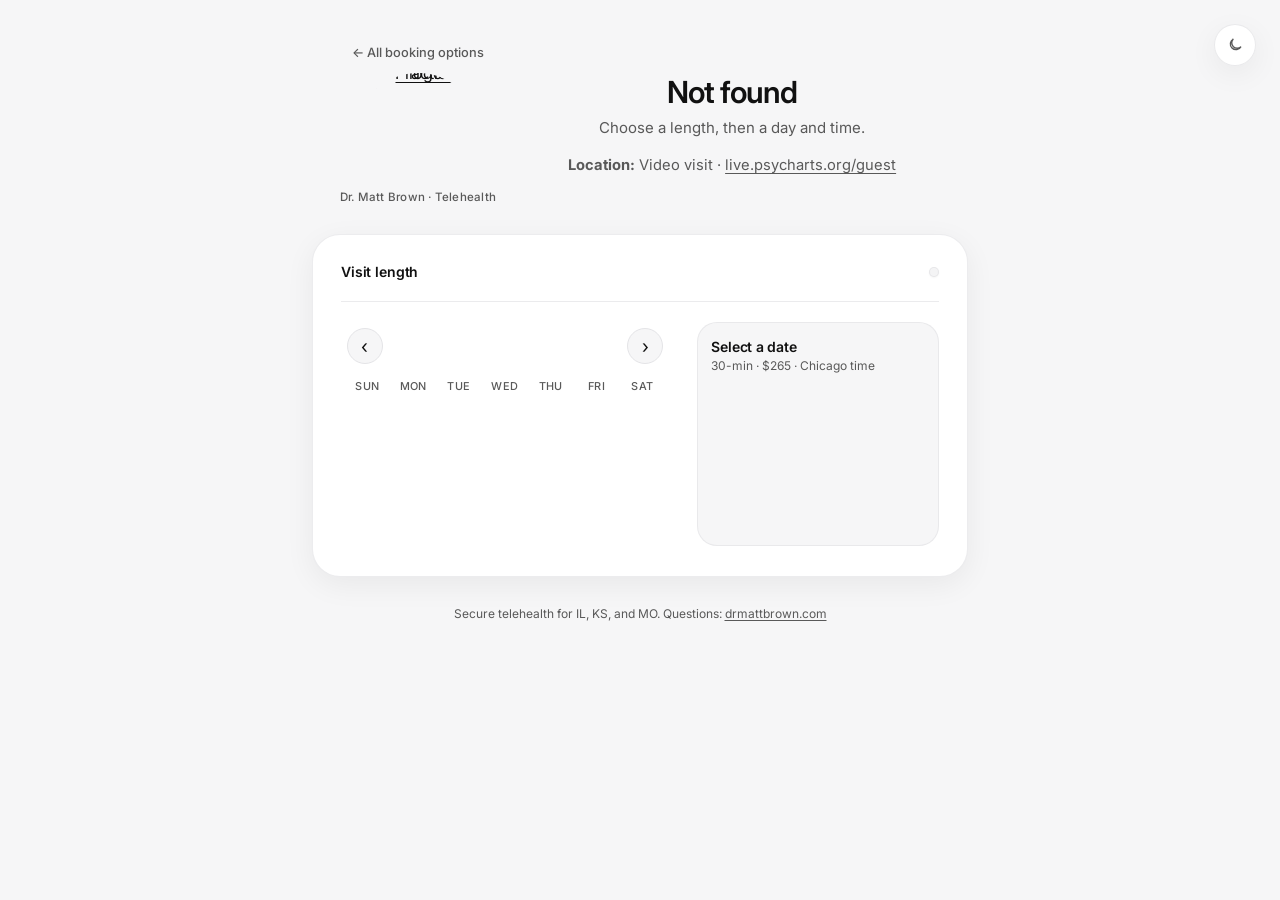
==== static/book.html @ 59bd2058 "booker polish: muted #595959, readable disabled days, 14px SMS consent, single visit length as plain" ====
<!doctype html>
<html lang="en">
<head>
  <meta charset="utf-8" />
  <meta name="viewport" content="width=device-width, initial-scale=1" />
  <meta name="color-scheme" content="light dark" />
  <script>(function(){try{var k="dmb-theme";var s=localStorage.getItem(k);var d=window.matchMedia("(prefers-color-scheme: dark)").matches;var t=(s==="light"||s==="dark")?s:(d?"dark":"light");var r=document.documentElement;if(t==="dark")r.classList.add("dark");else r.classList.remove("dark");r.style.colorScheme=t;}catch(e){}})();</script>
  <link rel="preconnect" href="https://fonts.googleapis.com" />
  <link rel="preconnect" href="https://fonts.gstatic.com" crossorigin />
  <link href="https://fonts.googleapis.com/css2?family=Inter:wght@400;500;600;700&display=swap" rel="stylesheet" />
  <link rel="stylesheet" href="/static/css/booker.css?v=polish1" />
  <title>Book · Dr. Matt Brown</title>
</head>
<body>
  <main class="wrap wrap-book">
    <div class="brand brand-split">
      <div class="brand-side">
        <a class="back" href="/">← All booking options</a>
        <a class="brand-logo-link" href="/" aria-label="Book home">
          <img class="brand-logo" src="/api/practice/logo" width="120" height="110" alt="Practice logo" />
        </a>
        <div class="kicker">Dr. Matt Brown · Telehealth</div>
      </div>
      <div class="brand-text">
<h1 id="book-title">Book a visit</h1>
      <p class="brand-lead" id="book-lead">Choose a length, then a day and time.</p>
      <div class="fee-chart" aria-label="Visit fees" id="book-fees"></div>
      <p class="loc-line"><strong>Location:</strong> Video visit · <a href="https://live.psycharts.org/guest">live.psycharts.org/guest</a></p>
      </div>
    </div>

    <div class="card">
      <div id="msg" class="msg info" hidden></div>

      <div class="duration-bar">
        <span class="duration-bar-label">Visit length</span>
        <div class="seg" id="duration" role="group" aria-label="Visit length"></div>
      </div>

      <div class="picker">
        <div class="cal-panel">
          <div class="cal-header">
            <button type="button" class="cal-nav" id="cal-prev" aria-label="Previous month">‹</button>
            <span class="cal-month-label" id="cal-month-label"></span>
            <button type="button" class="cal-nav" id="cal-next" aria-label="Next month">›</button>
          </div>
          <div class="cal-weekdays" aria-hidden="true">
            <span>Sun</span><span>Mon</span><span>Tue</span><span>Wed</span><span>Thu</span><span>Fri</span><span>Sat</span>
          </div>
          <div class="cal-grid" id="cal-grid" role="grid" aria-label="Available dates"></div>
        </div>
        <div class="times-panel">
          <div class="times-header" id="times-header">Select a date</div>
          <p class="times-sub" id="times-sub">30-min · $265 · Chicago time</p>
          <div id="slots" class="slots" role="listbox" aria-label="Available times"></div>
        </div>
      </div>

      <div class="selection-chip selection-chip-inline" id="selection-chip" hidden>
        <span class="chip-kicker">Selected</span>
        <span class="chip-main" id="chip-main"></span>
        <span class="chip-meta" id="chip-meta"></span>
      </div>
    </div>
    <p class="foot">Secure telehealth for IL, KS, and MO. Questions: <a href="https://drmattbrown.com">drmattbrown.com</a></p>
  </div>
  <div class="details-modal" id="details-modal" aria-hidden="true" role="dialog" aria-modal="true" aria-labelledby="details-heading">
    <button type="button" class="details-modal-backdrop" id="details-modal-backdrop" aria-label="Close"></button>
    <div class="details-modal-sheet">
      <div class="details-modal-handle" aria-hidden="true"></div>
      <div class="details-modal-top">
        <h2 class="step-title" id="details-heading">Your details</h2>
        <button type="button" class="details-modal-close" id="details-modal-close" aria-label="Close">×</button>
      </div>
      <p class="step-sub" id="details-sub">We’ll email a confirmation with a cancel link.</p>
      <div class="selection-chip" id="modal-selection-chip">
        <span class="chip-kicker">Selected</span>
        <span class="chip-main" id="modal-chip-main"></span>
        <span class="chip-meta" id="modal-chip-meta"></span>
      </div>
      <div id="modal-msg" class="msg info" hidden></div>
      <form id="book-form" class="form">
        <label>Name<input name="name" required autocomplete="name" /></label>
        <label>Email<input name="email" type="email" required autocomplete="email" /></label>

        <div class="notify-extra-wrap">
          <div class="notify-extra-fields"></div>
          <button type="button" class="notify-add-btn" aria-label="Add another email to notify" onclick="return window.bookerAddNotifyExtra(this)">
            <span class="notify-add-plus" aria-hidden="true">+</span><span class="notify-add-label">Notify someone else</span>
          </button>
        </div>

<label>Phone<input name="phone" type="tel" autocomplete="tel" placeholder="Optional — needed for SMS" /></label>
        <label class="check">
          <input name="sms_consent" type="checkbox" />
          <span>I agree to receive SMS texts from Brown Psychiatric Services at this number for appointment reminders, scheduling, and care coordination. Message frequency varies. Message and data rates may apply. Reply STOP to cancel, HELP for help. Consent is not a condition of care. <a href="https://privacy.drmattbrown.com" target="_blank" rel="noopener">Privacy</a> · <a href="https://terms.drmattbrown.com" target="_blank" rel="noopener">Terms</a></span>
        </label>
<label>Notes<textarea name="notes" rows="4" placeholder="Optional — non-clinical only"></textarea></label>
        <button class="btn" id="submit" type="submit" disabled>Confirm booking</button>
      </form>
    </div>
  </main>
  <button type="button" class="theme-toggle" id="theme-toggle" aria-label="Switch to dark mode" title="Dark mode">
    <svg class="icon-sun" width="16" height="16" viewBox="0 0 24 24" fill="none" stroke="currentColor" stroke-width="2" stroke-linecap="round" aria-hidden="true">
      <circle cx="12" cy="12" r="4" />
      <path d="M12 2v2M12 20v2M4.93 4.93l1.41 1.41M17.66 17.66l1.41 1.41M2 12h2M20 12h2M4.93 19.07l1.41-1.41M17.66 6.34l1.41-1.41" />
    </svg>
    <svg class="icon-moon" width="16" height="16" viewBox="0 0 24 24" fill="none" stroke="currentColor" stroke-width="2" stroke-linecap="round" aria-hidden="true">
      <path d="M21 14.5A8.5 8.5 0 1 1 9.5 3a7 7 0 0 0 11.5 11.5z" />
    </svg>
  </button>
  
  <script>
  (function () {
    var MAX = 4;
    function fieldsEl(wrap) {
      return wrap && wrap.querySelector(".notify-extra-fields");
    }
    function count(wrap) {
      var f = fieldsEl(wrap);
      return f ? f.querySelectorAll("input[data-notify-extra]").length : 0;
    }
    function renumber(wrap) {
      var f = fieldsEl(wrap);
      if (!f) return;
      f.querySelectorAll(".notify-extra-row").forEach(function (row, idx) {
        var lab = row.querySelector(".notify-extra-field-label");
        if (lab) lab.textContent = "Extra email " + (idx + 1);
      });
      var btn = wrap.querySelector(".notify-add-btn");
      if (btn) {
        btn.hidden = count(wrap) >= MAX;
        btn.disabled = count(wrap) >= MAX;
      }
    }
    window.bookerAddNotifyExtra = function (btn) {
      try {
        var wrap = (btn && btn.closest && btn.closest(".notify-extra-wrap")) || document.querySelector(".notify-extra-wrap");
        if (!wrap) return false;
        var fields = fieldsEl(wrap);
        if (!fields || count(wrap) >= MAX) return false;
        var idx = count(wrap) + 1;
        var row = document.createElement("div");
        row.className = "notify-extra-row";
        row.innerHTML =
          '<div class="notify-extra-field-label">Extra email ' + idx + "</div>" +
          '<div class="notify-extra-row-inner">' +
          '<input type="email" data-notify-extra="1" autocomplete="email" placeholder="name@example.com" />' +
          '<button type="button" class="notify-remove-btn" aria-label="Remove this email" onclick="return window.bookerRemoveNotifyExtra(this)">×</button>' +
          "</div>";
        fields.appendChild(row);
        renumber(wrap);
        var input = row.querySelector("input");
        if (input) input.focus();
      } catch (e) {
        console.error(e);
      }
      return false;
    };
    window.bookerRemoveNotifyExtra = function (btn) {
      try {
        var wrap = btn && btn.closest && btn.closest(".notify-extra-wrap");
        var row = btn && btn.closest && btn.closest(".notify-extra-row");
        if (row) row.remove();
        if (wrap) renumber(wrap);
      } catch (e) {
        console.error(e);
      }
      return false;
    };
  })();
  </script>

  <script src="/static/js/theme.js"></script>
  <script src="/static/js/cipher-envelope.js?v=1"></script>
  <script src="/static/js/cipher-booker.js?v=1"></script>
  <script type="module">
    import { initBooker } from "/static/js/booker.js?v=hold1";
    const slug = location.pathname.replace(/^\/+|\/+$/g, "") || "";
    const types = await fetch("/api/types").then((r) => r.json()).catch(() => ({ types: [] }));
    const t = (types.types || []).find((x) => x.slug === slug);
    if (!t) {
      document.getElementById("book-title").textContent = "Not found";
      throw new Error("unknown type");
    }
    document.title = (t.title || slug) + " · Book";
    document.getElementById("book-title").textContent = t.title || slug;
    const fees = document.getElementById("book-fees");
    const bar = document.getElementById("duration");
    const durs = t.durations || [30];
    const prices = t.prices || {};
    fees.innerHTML = durs.map((d) => {
      const lab = prices[String(d)] || prices[d] || "";
      return '<span class="fee-item"><span class="fee-len">' + d + " min</span> <span class=\"fee-amt\">" + lab + "</span></span>";
    }).join("");
    bar.innerHTML = durs.map((d, i) => {
      const lab = prices[String(d)] || prices[d] || "";
      return '<button type="button" data-duration="' + d + '" data-price="' + lab + '"' +
        (i === 0 ? ' class="active" aria-pressed="true"' : ' aria-pressed="false"') + ">" + d + " min</button>";
    }).join("");
    if (durs.length < 2) {
      const lab = document.createElement("span");
      lab.className = "duration-bar-label";
      lab.textContent = "Visit length: " + durs[0] + " min";
      document.querySelector(".duration-bar").replaceChildren(lab);
    }
    if (slug === "new-client") {
      document.getElementById("details-sub").textContent = "Next you'll add a card to confirm. Nothing is charged today.";
      document.getElementById("submit").textContent = "Hold this time";
    }
    initBooker({ type: slug, title: t.title, defaultDuration: durs[0], prices: prices, location: t.location || "" });
  </script>
</body>
</html>
---- static/css/booker.css ----
/* Dr. Matt Brown booker — site tokens + Cal.com-soft flow */

:root {
  --background: #f6f6f7;
  --foreground: #111111;
  --muted: #595959;
  --border: #e4e4e7;
  --accent: #111111;
  --surface: #ffffff;
  --ring: #a1a1aa;
  --slot-bg: #f4f4f5;
  --chip: #f4f4f5;
  --ok: #166534;
  --ok-bg: #f0fdf4;
  --ok-border: #bbf7d0;
  --danger: #b91c1c;
  --danger-bg: #fef2f2;
  --danger-border: #fecaca;
  --radius: 1rem;
  --radius-lg: 1.5rem;
  --radius-xl: 1.75rem;
  --font: "Inter", system-ui, -apple-system, "Segoe UI", sans-serif;
  --shadow-sm: 0 1px 2px rgba(0, 0, 0, 0.04);
  --shadow: 0 8px 30px rgba(0, 0, 0, 0.06);
  --shadow-lift: 0 12px 40px rgba(0, 0, 0, 0.08);
  --ease: cubic-bezier(0.22, 1, 0.36, 1);
  --dur: 0.28s;
}

html.dark {
  --background: #0a0a0b;
  --foreground: #f4f4f5;
  --muted: #a1a1aa;
  --border: #27272a;
  --accent: #f4f4f5;
  --surface: #141416;
  --ring: #71717a;
  --slot-bg: #1c1c1f;
  --chip: #1c1c1f;
  --ok: #86efac;
  --ok-bg: #052e16;
  --ok-border: #14532d;
  --danger: #fca5a5;
  --danger-bg: #450a0a;
  --danger-border: #7f1d1d;
  --shadow-sm: 0 1px 2px rgba(0, 0, 0, 0.35);
  --shadow: 0 8px 30px rgba(0, 0, 0, 0.4);
  --shadow-lift: 0 12px 40px rgba(0, 0, 0, 0.5);
}

*,
*::before,
*::after {
  box-sizing: border-box;
}

html {
  scroll-behavior: smooth;
}

html,
body {
  margin: 0;
  padding: 0;
}

body {
  font-family: var(--font);
  background: var(--background);
  color: var(--foreground);
  min-height: 100vh;
  line-height: 1.55;
  -webkit-font-smoothing: antialiased;
  -moz-osx-font-smoothing: grayscale;
}

::selection {
  background: #d4d4d8;
  color: #111;
}

html.dark ::selection {
  background: #3f3f46;
  color: #fafafa;
}

:focus-visible {
  outline: 2px solid var(--ring);
  outline-offset: 2px;
}

a {
  color: var(--foreground);
  text-underline-offset: 3px;
  transition: opacity var(--dur) var(--ease);
}

a:hover {
  opacity: 0.8;
}

/* Layout */
.wrap {
  max-width: 36rem;
  margin: 0 auto;
  padding: 2rem 1.15rem 5.5rem;
}

@media (min-width: 640px) {
  .wrap {
    padding: 2.75rem 1.5rem 6rem;
  }
}

.wrap.wrap-book {
  max-width: 44rem;
}

/* Brand */
.brand {
  display: flex;
  flex-direction: column;
  gap: 0.4rem;
  margin-bottom: 1.75rem;
  text-align: center;
}

.brand .kicker {
  font-size: 0.75rem;
  font-weight: 500;
  letter-spacing: 0.02em;
  color: var(--muted);
}

.brand h1 {
  font-size: 1.65rem;
  font-weight: 600;
  letter-spacing: -0.03em;
  margin: 0;
  line-height: 1.2;
}

@media (min-width: 640px) {
  .brand h1 {
    font-size: 1.9rem;
  }
}

.brand p {
  margin: 0.25rem auto 0;
  color: var(--muted);
  font-size: 0.9375rem;
  line-height: 1.55;
  max-width: 28rem;
}

/* Soft shell card */
.card {
  background: var(--surface);
  border: 1px solid color-mix(in srgb, var(--border) 70%, transparent);
  border-radius: var(--radius-xl);
  box-shadow: var(--shadow);
  padding: 1.35rem 1.25rem 1.5rem;
  margin-bottom: 1rem;
}

@media (min-width: 640px) {
  .card {
    padding: 1.65rem 1.75rem 1.85rem;
  }
}

/* Hub type cards */
.grid {
  display: grid;
  gap: 0.85rem;
}

.type-card {
  display: block;
  text-decoration: none;
  color: inherit;
  border: 1px solid color-mix(in srgb, var(--border) 80%, transparent);
  border-radius: 1.25rem;
  padding: 1.15rem 1.25rem;
  background: var(--surface);
  box-shadow: var(--shadow-sm);
  transition:
    border-color var(--dur) var(--ease),
    box-shadow var(--dur) var(--ease),
    transform var(--dur) var(--ease);
}

.type-card:hover {
  border-color: color-mix(in srgb, var(--foreground) 35%, var(--border));
  box-shadow: var(--shadow);
  transform: translateY(-2px);
  opacity: 1;
}

.type-card h2 {
  margin: 0 0 0.3rem;
  font-size: 1rem;
  font-weight: 600;
  letter-spacing: -0.02em;
}

.type-card .meta {
  color: var(--muted);
  font-size: 0.875rem;
  line-height: 1.4;
}

.type-card .cta {
  margin-top: 0.85rem;
  display: inline-flex;
  align-items: center;
  gap: 0.25rem;
  font-weight: 500;
  font-size: 0.875rem;
  color: var(--foreground);
}

/* ── Step chrome ── */
.steps {
  display: flex;
  flex-wrap: wrap;
  gap: 0.4rem 0.65rem;
  justify-content: center;
  margin-bottom: 1.35rem;
}

.step-pill {
  display: inline-flex;
  align-items: center;
  gap: 0.4rem;
  font-size: 0.75rem;
  font-weight: 500;
  color: var(--muted);
  padding: 0.35rem 0.7rem;
  border-radius: 999px;
  background: transparent;
  border: 1px solid transparent;
  transition: color var(--dur) var(--ease), background var(--dur) var(--ease);
}

.step-pill .n {
  display: inline-flex;
  align-items: center;
  justify-content: center;
  width: 1.25rem;
  height: 1.25rem;
  border-radius: 999px;
  background: var(--chip);
  color: var(--muted);
  font-size: 0.7rem;
  font-weight: 600;
  transition: background var(--dur) var(--ease), color var(--dur) var(--ease);
}

.step-pill.is-active {
  color: var(--foreground);
  background: var(--chip);
  border-color: color-mix(in srgb, var(--border) 80%, transparent);
}

.step-pill.is-active .n {
  background: var(--foreground);
  color: var(--background);
}

.step-pill.is-done {
  color: var(--foreground);
}

.step-pill.is-done .n {
  background: color-mix(in srgb, var(--foreground) 12%, var(--chip));
  color: var(--foreground);
}

.step-block {
  margin-bottom: 1.35rem;
  animation: rise-in 0.4s var(--ease) both;
}

.step-block:last-child {
  margin-bottom: 0;
}

.step-block.is-dim {
  opacity: 0.55;
  pointer-events: none;
  filter: grayscale(0.15);
  transition: opacity var(--dur) var(--ease), filter var(--dur) var(--ease);
}

.step-block.is-hidden {
  display: none;
}

@keyframes rise-in {
  from {
    opacity: 0;
    transform: translateY(8px);
  }
  to {
    opacity: 1;
    transform: translateY(0);
  }
}

@keyframes soft-fade {
  from { opacity: 0; }
  to { opacity: 1; }
}

.step-title {
  margin: 0 0 0.35rem;
  font-size: 1.05rem;
  font-weight: 600;
  letter-spacing: -0.02em;
  color: var(--foreground);
}

.step-sub {
  margin: 0 0 1rem;
  font-size: 0.875rem;
  color: var(--muted);
  line-height: 1.5;
}

/* Duration choice cards (30 vs 60) */
.duration-choices {
  display: grid;
  gap: 0.75rem;
}

@media (min-width: 480px) {
  .duration-choices {
    grid-template-columns: 1fr 1fr;
  }
}

.duration-card {
  appearance: none;
  text-align: left;
  border: 1.5px solid var(--border);
  background: var(--background);
  border-radius: 1.25rem;
  padding: 1.1rem 1.15rem 1.15rem;
  cursor: pointer;
  font: inherit;
  color: var(--foreground);
  transition:
    border-color var(--dur) var(--ease),
    box-shadow var(--dur) var(--ease),
    background var(--dur) var(--ease),
    transform var(--dur) var(--ease);
  position: relative;
}

.duration-card:hover {
  border-color: color-mix(in srgb, var(--foreground) 30%, var(--border));
  transform: translateY(-1px);
  box-shadow: var(--shadow-sm);
}

.duration-card.active {
  border-color: var(--foreground);
  background: var(--surface);
  box-shadow: var(--shadow-sm);
}

.duration-card .dur-time {
  display: block;
  font-size: 1.25rem;
  font-weight: 600;
  letter-spacing: -0.03em;
  margin-bottom: 0.25rem;
}

.duration-card .dur-label {
  display: block;
  font-size: 0.8125rem;
  color: var(--muted);
  line-height: 1.4;
}

.duration-card .dur-check {
  position: absolute;
  top: 0.85rem;
  right: 0.85rem;
  width: 1.25rem;
  height: 1.25rem;
  border-radius: 999px;
  border: 1.5px solid var(--border);
  background: var(--surface);
  transition: background var(--dur) var(--ease), border-color var(--dur) var(--ease);
}

.duration-card.active .dur-check {
  background: var(--foreground);
  border-color: var(--foreground);
  box-shadow: inset 0 0 0 3px var(--surface);
}

/* Fixed duration chip (new-client / intro) */
.duration-banner {
  display: flex;
  flex-wrap: wrap;
  align-items: center;
  gap: 0.5rem 0.75rem;
  padding: 0.85rem 1.05rem;
  border-radius: 1.15rem;
  background: var(--chip);
  border: 1px solid color-mix(in srgb, var(--border) 70%, transparent);
  margin-bottom: 1.15rem;
  animation: soft-fade 0.35s var(--ease) both;
}

.duration-banner .banner-label {
  font-size: 0.75rem;
  font-weight: 500;
  text-transform: uppercase;
  letter-spacing: 0.05em;
  color: var(--muted);
}

.duration-banner .banner-value {
  font-size: 0.9375rem;
  font-weight: 600;
  letter-spacing: -0.02em;
  color: var(--foreground);
}

.duration-banner .banner-note {
  flex: 1 1 100%;
  font-size: 0.8125rem;
  color: var(--muted);
  margin: 0;
  line-height: 1.4;
}

/* Picker */
.picker {
  display: grid;
  gap: 1.35rem;
  align-items: start;
}

@media (min-width: 700px) {
  .picker {
    grid-template-columns: 1.15fr 0.85fr;
    gap: 1.75rem;
  }
}

.cal-panel {
  min-width: 0;
  padding: 0.35rem;
}

.cal-header {
  display: flex;
  align-items: center;
  justify-content: space-between;
  gap: 0.5rem;
  margin-bottom: 0.9rem;
}

.cal-month-label {
  font-size: 1rem;
  font-weight: 600;
  letter-spacing: -0.02em;
  color: var(--foreground);
}

.cal-nav {
  appearance: none;
  border: 1px solid var(--border);
  background: var(--background);
  color: var(--foreground);
  width: 2.25rem;
  height: 2.25rem;
  border-radius: 999px;
  font: inherit;
  font-size: 1.15rem;
  line-height: 1;
  cursor: pointer;
  display: inline-flex;
  align-items: center;
  justify-content: center;
  transition:
    border-color var(--dur) var(--ease),
    background var(--dur) var(--ease),
    transform var(--dur) var(--ease),
    opacity var(--dur) var(--ease);
  padding: 0;
}

.cal-nav:hover:not(:disabled) {
  border-color: var(--foreground);
  background: var(--surface);
  transform: scale(1.04);
}

.cal-nav:disabled {
  opacity: 0.3;
  cursor: not-allowed;
}

.cal-weekdays {
  display: grid;
  grid-template-columns: repeat(7, 1fr);
  gap: 0.25rem;
  margin-bottom: 0.4rem;
  text-align: center;
  font-size: 0.68rem;
  font-weight: 500;
  color: var(--muted);
  text-transform: uppercase;
  letter-spacing: 0.04em;
}

.cal-grid {
  display: grid;
  grid-template-columns: repeat(7, 1fr);
  gap: 0.3rem;
}

.cal-day {
  appearance: none;
  border: 0;
  background: transparent;
  color: var(--foreground);
  aspect-ratio: 1;
  border-radius: 999px;
  font: inherit;
  font-size: 0.875rem;
  font-weight: 500;
  cursor: pointer;
  display: inline-flex;
  align-items: center;
  justify-content: center;
  transition:
    background var(--dur) var(--ease),
    color var(--dur) var(--ease),
    transform 0.18s var(--ease),
    box-shadow var(--dur) var(--ease);
  padding: 0;
  min-height: 2.4rem;
}

.cal-day.is-pad {
  visibility: hidden;
  pointer-events: none;
}

.cal-day.is-muted,
.cal-day:disabled {
  color: var(--muted);
  cursor: default;
  font-weight: 400;
}

.cal-day.is-available {
  background: var(--slot-bg);
}

.cal-day.is-available:hover {
  background: color-mix(in srgb, var(--foreground) 10%, var(--slot-bg));
  transform: scale(1.06);
}

.cal-day.is-today:not(.is-selected) {
  box-shadow: inset 0 0 0 1.5px var(--ring);
}

.cal-day.is-selected {
  background: var(--foreground);
  color: var(--background);
  font-weight: 600;
  box-shadow: var(--shadow-sm);
}

.cal-day.is-selected:hover {
  background: var(--foreground);
  transform: scale(1.04);
}

/* Times */
.times-panel {
  min-width: 0;
  display: flex;
  flex-direction: column;
  background: var(--background);
  border-radius: 1.25rem;
  padding: 0.9rem 0.85rem 1rem;
  border: 1px solid color-mix(in srgb, var(--border) 70%, transparent);
  min-height: 14rem;
}

.times-header {
  font-size: 0.875rem;
  font-weight: 600;
  color: var(--foreground);
  margin-bottom: 0.15rem;
  letter-spacing: -0.015em;
  line-height: 1.3;
}

.times-sub {
  font-size: 0.75rem;
  color: var(--muted);
  margin: 0 0 0.75rem;
  line-height: 1.35;
}

.times-panel .slots {
  display: flex;
  flex-direction: column;
  gap: 0.5rem;
  max-height: 18rem;
  overflow: auto;
  padding: 0.1rem 0.15rem 0.15rem 0;
  scrollbar-width: thin;
}

.times-panel .slot {
  text-align: center;
  border: 1.5px solid var(--border);
  background: var(--surface);
  border-radius: 999px;
  padding: 0.7rem 0.85rem;
  font: inherit;
  font-size: 0.875rem;
  font-weight: 500;
  color: var(--foreground);
  width: 100%;
  cursor: pointer;
  transition:
    border-color var(--dur) var(--ease),
    background var(--dur) var(--ease),
    color var(--dur) var(--ease),
    transform 0.18s var(--ease),
    box-shadow var(--dur) var(--ease);
}

.times-panel .slot:hover {
  border-color: var(--foreground);
  transform: translateY(-1px);
  box-shadow: var(--shadow-sm);
}

.times-panel .slot.selected {
  background: var(--foreground);
  color: var(--background);
  border-color: var(--foreground);
  box-shadow: var(--shadow-sm);
}

.times-empty {
  margin: 0.5rem 0 0;
  font-size: 0.875rem;
  color: var(--muted);
  text-align: center;
  padding: 1rem 0.5rem;
}

.times-loading {
  margin: 0.5rem 0 0;
  font-size: 0.875rem;
  color: var(--muted);
  text-align: center;
  padding: 1.5rem 0.5rem;
  animation: soft-fade 0.5s var(--ease) both;
}

/* Selection summary chip */
.selection-chip {
  display: flex;
  flex-wrap: wrap;
  align-items: center;
  gap: 0.4rem 0.65rem;
  margin: 1.15rem 0 0;
  padding: 0.85rem 1.05rem;
  border-radius: 1.15rem;
  background: color-mix(in srgb, var(--foreground) 4%, var(--chip));
  border: 1px solid color-mix(in srgb, var(--border) 80%, transparent);
  animation: rise-in 0.35s var(--ease) both;
}

.selection-chip[hidden] {
  display: none !important;
}

.selection-chip .chip-kicker {
  font-size: 0.7rem;
  font-weight: 600;
  text-transform: uppercase;
  letter-spacing: 0.05em;
  color: var(--muted);
}

.selection-chip .chip-main {
  font-size: 0.9375rem;
  font-weight: 600;
  letter-spacing: -0.02em;
  color: var(--foreground);
  width: 100%;
}

.selection-chip .chip-meta {
  font-size: 0.8125rem;
  color: var(--muted);
}

/* Form */
.form-section {
  margin-top: 1.35rem;
  padding-top: 1.25rem;
  border-top: 1px solid color-mix(in srgb, var(--border) 80%, transparent);
  animation: rise-in 0.4s var(--ease) both;
}

.form-section[hidden] {
  display: none !important;
}

.form {
  display: grid;
  gap: 0.95rem;
  margin-top: 0.85rem;
}

label {
  display: grid;
  gap: 0.4rem;
  font-size: 0.8125rem;
  font-weight: 500;
  color: var(--muted);
}

input,
textarea {
  font: inherit;
  font-size: 0.9375rem;
  font-weight: 400;
  padding: 0.8rem 1rem;
  border-radius: 0.9rem;
  border: 1.5px solid var(--border);
  background: var(--background);
  color: var(--foreground);
  transition:
    border-color var(--dur) var(--ease),
    box-shadow var(--dur) var(--ease);
}

input::placeholder,
textarea::placeholder {
  color: color-mix(in srgb, var(--muted) 65%, transparent);
}

input:focus,
textarea:focus {
  outline: none;
  border-color: var(--foreground);
  box-shadow: 0 0 0 3px color-mix(in srgb, var(--foreground) 10%, transparent);
}

.btn {
  appearance: none;
  border: 0;
  border-radius: 999px;
  padding: 0.85rem 1.4rem;
  background: var(--foreground);
  color: var(--background);
  font: inherit;
  font-size: 0.9375rem;
  font-weight: 600;
  cursor: pointer;
  text-align: center;
  transition:
    opacity var(--dur) var(--ease),
    transform var(--dur) var(--ease),
    box-shadow var(--dur) var(--ease);
  display: inline-block;
  text-decoration: none;
  box-shadow: var(--shadow-sm);
  margin-top: 0.25rem;
}

.btn:hover {
  opacity: 0.92;
  transform: translateY(-1px);
  box-shadow: var(--shadow);
}

.btn:disabled {
  opacity: 0.4;
  cursor: not-allowed;
  transform: none;
  box-shadow: none;
}

.btn.secondary {
  background: transparent;
  color: var(--foreground);
  border: 1.5px solid var(--border);
  box-shadow: none;
  font-weight: 500;
}

.btn.secondary:hover {
  border-color: var(--foreground);
  opacity: 1;
}

/* Messages */
.msg {
  padding: 0.8rem 1rem;
  border-radius: 1rem;
  font-size: 0.875rem;
  margin-bottom: 1rem;
  animation: soft-fade 0.3s var(--ease) both;
}

.msg.err {
  background: var(--danger-bg);
  color: var(--danger);
  border: 1px solid var(--danger-border);
}

.msg.ok {
  background: var(--ok-bg);
  color: var(--ok);
  border: 1px solid var(--ok-border);
}

.msg.info {
  background: var(--chip);
  color: var(--muted);
  border: 1px solid color-mix(in srgb, var(--border) 80%, transparent);
}

/* Footer / back */
.foot {
  margin-top: 1.75rem;
  color: var(--muted);
  font-size: 0.75rem;
  text-align: center;
  line-height: 1.45;
}

.foot a {
  color: var(--muted);
  text-decoration: underline;
  text-underline-offset: 2px;
}

.foot a:hover {
  color: var(--foreground);
  opacity: 1;
}

.back {
  display: inline-flex;
  align-items: center;
  justify-content: center;
  gap: 0.25rem;
  margin: 0;
  color: var(--muted);
  text-decoration: none;
  font-weight: 500;
  font-size: 0.875rem;
  text-align: center;
  transition: color var(--dur) var(--ease);
  white-space: nowrap;
}

.back:hover {
  color: var(--foreground);
  opacity: 1;
}

.thanks-actions {
  display: flex;
  flex-direction: column;
  gap: 0.65rem;
  margin-top: 1rem;
  align-items: flex-start;
}

/* Theme toggle */
.theme-toggle {
  position: fixed;
  top: 1.25rem;
  right: 1.25rem;
  z-index: 50;
  display: inline-flex;
  height: 2.6rem;
  width: 2.6rem;
  align-items: center;
  justify-content: center;
  border-radius: 999px;
  border: 1px solid color-mix(in srgb, var(--border) 80%, transparent);
  background: color-mix(in srgb, var(--surface) 92%, transparent);
  color: var(--muted);
  box-shadow: var(--shadow);
  backdrop-filter: blur(10px);
  -webkit-backdrop-filter: blur(10px);
  cursor: pointer;
  transition:
    border-color var(--dur) var(--ease),
    color var(--dur) var(--ease),
    transform var(--dur) var(--ease);
  padding: 0;
}

@media (min-width: 640px) {
  .theme-toggle {
    top: 1.5rem;
    right: 1.5rem;
  }
}

.theme-toggle:hover {
  border-color: var(--foreground);
  color: var(--foreground);
  transform: scale(1.05);
}

.theme-toggle svg {
  display: block;
  width: 16px;
  height: 16px;
}

.theme-toggle .icon-sun {
  display: none;
}

.theme-toggle .icon-moon {
  display: block;
}

html.dark .theme-toggle .icon-sun {
  display: block;
}

html.dark .theme-toggle .icon-moon {
  display: none;
}

/* Legacy helpers still referenced */
.selected-slot {
  display: none;
}

.toolbar,
.seg,
.duration-note,
.picker-hint {
  /* superseded by step flow; keep harmless if present */
}

.section-title {
  font-size: 0.9375rem;
  font-weight: 600;
  letter-spacing: -0.01em;
  margin: 0 0 0.65rem;
}


/* ── Compact duration toggle (restored) ── */
.duration-bar {
  display: flex;
  flex-wrap: wrap;
  align-items: center;
  justify-content: space-between;
  gap: 0.75rem 1rem;
  margin-bottom: 1.25rem;
  padding-bottom: 1.15rem;
  border-bottom: 1px solid color-mix(in srgb, var(--border) 75%, transparent);
}

.duration-bar .duration-bar-label {
  font-size: 0.875rem;
  font-weight: 600;
  letter-spacing: -0.01em;
  color: var(--foreground);
}

.duration-bar .seg {
  display: inline-flex;
  background: var(--chip);
  border: 1px solid color-mix(in srgb, var(--border) 80%, transparent);
  border-radius: 999px;
  padding: 4px;
  gap: 3px;
  box-shadow: var(--shadow-sm);
}

.duration-bar .seg button,
.seg button {
  border: 0;
  background: transparent;
  padding: 0.5rem 1.05rem;
  border-radius: 999px;
  font: inherit;
  font-size: 0.8125rem;
  font-weight: 500;
  cursor: pointer;
  color: var(--muted);
  transition:
    background var(--dur) var(--ease),
    color var(--dur) var(--ease),
    box-shadow var(--dur) var(--ease),
    transform 0.18s var(--ease);
}

.duration-bar .seg button:hover,
.seg button:hover {
  color: var(--foreground);
}

.duration-bar .seg button.active,
.seg button.active {
  background: var(--foreground);
  color: var(--background);
  box-shadow: var(--shadow-sm);
}

/* Hide legacy big duration UI if present */
.duration-choices,
.duration-banner,
.duration-card {
  display: none !important;
}

/* ── Details modal overlay (tall, no-scroll form) ── */
.details-modal {
  position: fixed;
  inset: 0;
  z-index: 80;
  display: flex;
  align-items: center;
  justify-content: center;
  padding: 0.65rem;
  opacity: 0;
  visibility: hidden;
  pointer-events: none;
  transition:
    opacity 0.28s var(--ease),
    visibility 0.28s var(--ease);
}

.details-modal.is-open {
  opacity: 1;
  visibility: visible;
  pointer-events: auto;
}

.details-modal-backdrop {
  position: absolute;
  inset: 0;
  background: rgba(10, 10, 11, 0.42);
  backdrop-filter: blur(6px);
  -webkit-backdrop-filter: blur(6px);
  border: 0;
  padding: 0;
  margin: 0;
  cursor: pointer;
}

html.dark .details-modal-backdrop {
  background: rgba(0, 0, 0, 0.62);
}

.details-modal-sheet {
  position: relative;
  z-index: 1;
  width: min(100%, 28rem);
  /* Nearly full viewport; denser form should fit without scrolling */
  max-height: calc(100vh - 0.75rem);
  max-height: calc(100dvh - 0.75rem);
  overflow: hidden; /* no scrollbar; content sized to fit */
  background: var(--surface);
  border-radius: 1.35rem;
  border: 1px solid color-mix(in srgb, var(--border) 70%, transparent);
  box-shadow: var(--shadow-lift);
  padding: 0.85rem 1rem 0.9rem;
  transform: translateY(10px) scale(0.985);
  transition: transform 0.32s var(--ease);
  display: flex;
  flex-direction: column;
  box-sizing: border-box;
}

.details-modal.is-open .details-modal-sheet {
  transform: translateY(0) scale(1);
}

.details-modal-handle {
  display: none;
}

.details-modal-top {
  display: flex;
  align-items: center;
  justify-content: space-between;
  gap: 0.5rem;
  margin-bottom: 0.1rem;
  flex-shrink: 0;
}

.details-modal-top .step-title {
  margin: 0;
  font-size: 1rem;
}

.details-modal-close {
  appearance: none;
  border: 1px solid var(--border);
  background: var(--background);
  color: var(--muted);
  width: 2rem;
  height: 2rem;
  border-radius: 999px;
  font: inherit;
  font-size: 1.1rem;
  line-height: 1;
  cursor: pointer;
  display: inline-flex;
  align-items: center;
  justify-content: center;
  flex-shrink: 0;
  transition:
    border-color var(--dur) var(--ease),
    color var(--dur) var(--ease),
    transform var(--dur) var(--ease);
  padding: 0;
}

.details-modal-close:hover {
  border-color: var(--foreground);
  color: var(--foreground);
  transform: scale(1.04);
}

.details-modal .step-sub {
  margin: 0 0 0.4rem;
  font-size: 0.78rem;
  line-height: 1.3;
  flex-shrink: 0;
}

.details-modal .selection-chip {
  margin: 0 0 0.4rem;
  padding: 0.45rem 0.65rem;
  border-radius: 0.85rem;
  gap: 0.1rem 0.4rem;
  flex-shrink: 0;
}

.details-modal .selection-chip .chip-kicker {
  font-size: 0.65rem;
}

.details-modal .selection-chip .chip-main {
  font-size: 0.875rem;
}

.details-modal .selection-chip .chip-meta {
  font-size: 0.75rem;
}

.details-modal .msg {
  margin-bottom: 0.45rem;
  padding: 0.5rem 0.7rem;
  font-size: 0.8125rem;
  flex-shrink: 0;
}

/* Compact form so everything fits one screen */
.details-modal .form {
  margin-top: 0;
  gap: 0.42rem;
  flex: 0 0 auto;
}

.details-modal label {
  gap: 0.2rem;
  font-size: 0.75rem;
}

.details-modal input,
.details-modal textarea {
  padding: 0.52rem 0.7rem;
  border-radius: 0.65rem;
  font-size: 0.875rem;
  border-width: 1px;
}

.details-modal textarea {
  min-height: 2.4rem;
  max-height: 2.8rem;
  height: 2.6rem;
  resize: none;
}

.details-modal .btn {
  margin-top: 0.3rem;
  padding: 0.65rem 1.1rem;
  font-size: 0.875rem;
  flex-shrink: 0;
}

body.modal-open {
  overflow: hidden;
}

/* Keep in-page form section unused when modal is present */
.form-section-inline {
  display: none !important;
}

/* Selection chip under picker stays subtle when used as preview */
.selection-chip.selection-chip-inline {
  cursor: pointer;
}
.selection-chip.selection-chip-inline:hover {
  border-color: color-mix(in srgb, var(--foreground) 25%, var(--border));
}

/* SMS consent checkbox */
label.check {
  display: flex;
  gap: 0.65rem;
  align-items: flex-start;
  font-size: 0.875rem;
  line-height: 1.4;
  color: var(--muted, #666);
  cursor: pointer;
}
label.check input[type="checkbox"] {
  margin-top: 0.25rem;
  flex-shrink: 0;
  width: 1rem;
  height: 1rem;
}
label.check a { color: inherit; text-decoration: underline; }

/* Booking in progress — keep modal locked and feedback obvious */
.details-modal.is-booking .details-modal-backdrop {
  pointer-events: none;
}
.details-modal.is-booking .details-modal-close {
  opacity: 0.35;
  pointer-events: none;
}
.details-modal.is-booking #submit {
  opacity: 0.9;
}
.details-modal.is-booking #modal-msg {
  display: block !important;
  font-weight: 600;
}

/* Price + location */
.loc-line {
  margin-top: 0.5rem;
  font-size: 0.92rem;
  color: var(--muted, #666);
  line-height: 1.45;
}
.loc-line a { color: inherit; text-decoration: underline; }
.type-card .price {
  margin-top: 0.55rem;
  font-weight: 700;
  font-size: 1.1rem;
  letter-spacing: -0.01em;
}
.type-card .loc {
  margin-top: 0.25rem;
  font-size: 0.82rem;
  color: var(--muted, #666);
}


/* Compact fee chart (follow-up header) — centered under brand */
.fee-chart {
  display: flex;
  flex-wrap: wrap;
  justify-content: center;
  align-items: baseline;
  gap: 0.5rem 1.5rem;
  margin: 0.55rem auto 0;
  width: 100%;
  font-size: 0.95rem;
  line-height: 1.3;
  text-align: center;
}
.fee-item {
  display: inline-flex;
  align-items: baseline;
  gap: 0.45rem;
  white-space: nowrap;
}
.fee-len {
  color: var(--muted, #666);
  font-weight: 500;
}
.fee-amt {
  font-weight: 700;
  letter-spacing: -0.01em;
}



/* Two independent columns — no shared rows / line coupling */
.brand.brand-split {
  display: flex;
  flex-direction: row;
  align-items: center; /* columns as wholes; internal spacing independent */
  justify-content: center;
  gap: 1.5rem 1.75rem;
  width: 100%;
  margin-bottom: 1.75rem;
}
.brand-side {
  display: flex;
  flex-direction: column;
  align-items: center;
  justify-content: center;
  gap: 0.75rem; /* only L-column spacing */
  flex: 0 0 auto;
  text-align: center;
  max-width: 14rem; /* room for one-line name kicker under logo */
}
.brand-side .back {
  display: inline-flex;
  align-items: center;
  justify-content: center;
  gap: 0.25rem;
  margin: 0;
  padding: 0;
  max-width: 100%;
  color: var(--muted);
  text-decoration: none;
  font-weight: 500;
  font-size: 0.8rem;
  line-height: 1.35;
  text-align: center;
  white-space: normal;
  transition: color var(--dur) var(--ease);
}
.brand-side .back:hover {
  color: var(--foreground);
}
.brand-logo-link {
  display: block;
  line-height: 0;
  border-radius: 50%;
  margin: 0;
  flex-shrink: 0;
  transition: opacity 0.15s ease;
}
.brand-logo-link:hover {
  opacity: 0.88;
}
.brand-side .kicker {
  margin: 0;
  text-align: center;
  width: max-content;
  max-width: none;
  font-size: 0.72rem;
  font-weight: 500;
  letter-spacing: 0.02em;
  color: var(--muted);
  line-height: 1.35;
  white-space: nowrap; /* "Dr. Matt Brown · Telehealth" stays one line */
}
.brand-logo {
  width: 7.15rem; /* ~2.2× prior mark */
  height: auto;
  display: block;
  border-radius: 50%;
}
.brand-text {
  display: flex;
  flex-direction: column;
  align-items: center;
  justify-content: center;
  gap: 0.4rem; /* only R-column spacing */
  flex: 1 1 auto;
  min-width: 0;
  max-width: 26rem;
  text-align: center;
}
.brand-text .kicker,
.brand-text h1,
.brand-text p,
.brand-text .brand-lead,
.brand-text .loc-line {
  text-align: center;
  width: 100%;
  margin: 0;
}
.brand-text h1 {
  margin: 0;
}
.brand-text .brand-lead {
  color: var(--muted);
  font-size: 0.9375rem;
  line-height: 1.55;
  max-width: 22rem;
}
.brand-text .fee-chart {
  display: flex;
  flex-wrap: wrap;
  justify-content: center;
  align-items: baseline;
  gap: 0.5rem 1.5rem;
  width: 100%;
  margin: 0.15rem 0 0;
  text-align: center;
}
.brand-text .loc-line {
  max-width: 22rem;
  color: var(--muted);
  font-size: 0.92rem;
  line-height: 1.45;
}

@media (max-width: 560px) {
  .brand.brand-split {
    flex-direction: column;
    align-items: center;
    gap: 0.85rem;
  }
  .brand-side {
    max-width: none;
  }
  .brand-logo {
    width: 5.75rem;
  }
}



/* Extra notify: + and label one row; fields on demand (max 4) */
.notify-extra-wrap {
  display: flex;
  flex-direction: column;
  align-items: flex-start;
  gap: 0.4rem;
  margin: 0.15rem 0 0.1rem;
}
.notify-extra-fields {
  display: flex;
  flex-direction: column;
  gap: 0.4rem;
  width: 100%;
}
.notify-extra-field-label {
  font-size: 0.8rem;
  font-weight: 500;
  color: var(--muted);
  margin: 0 0 0.15rem;
}
.notify-extra-row {
  width: 100%;
}
.notify-extra-row-inner {
  display: flex;
  flex-direction: row;
  flex-wrap: nowrap;
  align-items: center;
  gap: 0.4rem;
  width: 100%;
}
.notify-extra-row-inner input {
  flex: 1 1 auto;
  min-width: 0;
}
.notify-add-btn {
  display: inline-flex !important;
  flex-direction: row !important;
  flex-wrap: nowrap !important;
  align-items: center;
  justify-content: flex-start;
  gap: 0.4rem;
  width: auto !important;
  max-width: 100%;
  margin: 0;
  padding: 0.28rem 0.5rem;
  border: 1px dashed color-mix(in srgb, var(--border) 90%, var(--muted));
  border-radius: 0.5rem;
  background: transparent;
  color: var(--muted);
  font: inherit;
  font-size: 0.85rem;
  font-weight: 500;
  line-height: 1.15;
  white-space: nowrap !important;
  cursor: pointer;
}
.notify-add-btn .notify-add-plus,
.notify-add-btn .notify-add-label {
  display: inline;
  white-space: nowrap;
}
.notify-add-plus {
  display: inline-flex !important;
  align-items: center;
  justify-content: center;
  flex: 0 0 auto;
  width: 1.15rem;
  height: 1.15rem;
  border-radius: 999px;
  border: 1px solid currentColor;
  font-size: 0.95rem;
  line-height: 1;
  font-weight: 600;
}
.notify-add-btn:hover {
  color: var(--foreground);
  border-color: var(--muted);
}
.notify-remove-btn {
  flex: 0 0 auto;
  width: 2rem;
  height: 2rem;
  border: 1px solid var(--border);
  border-radius: 0.45rem;
  background: var(--surface);
  color: var(--muted);
  font-size: 1.15rem;
  line-height: 1;
  cursor: pointer;
}
.form textarea[name="notes"] {
  min-height: 6.5rem;
  resize: vertical;
  line-height: 1.45;
}
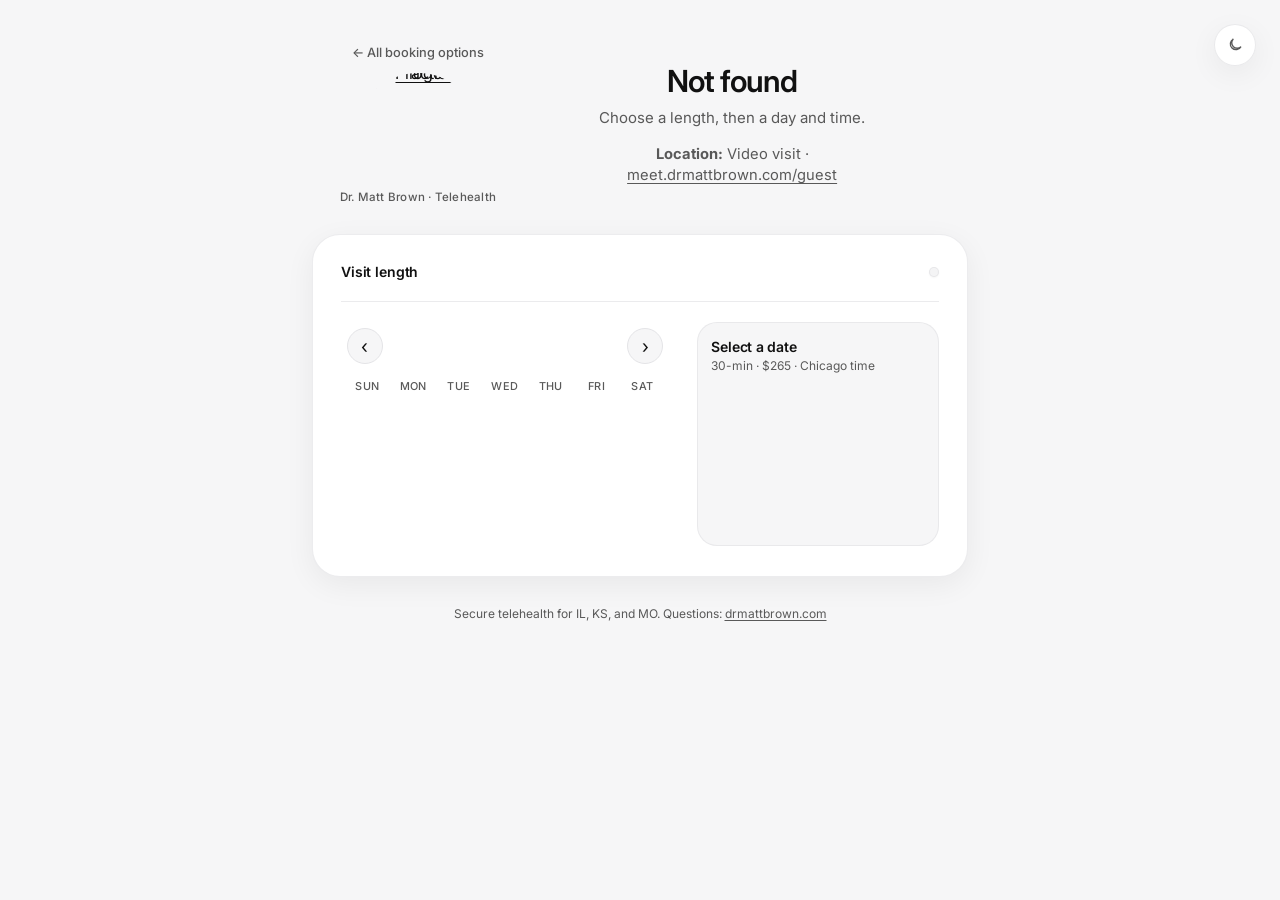
==== commit 4120e00c: "brand: patient links site/live.psycharts -> drmattbrown.com, meet.drmattbrown.com/guest" ====
--- a/static/book.html
+++ b/static/book.html
@@ -25,7 +25,7 @@
 <h1 id="book-title">Book a visit</h1>
       <p class="brand-lead" id="book-lead">Choose a length, then a day and time.</p>
       <div class="fee-chart" aria-label="Visit fees" id="book-fees"></div>
-      <p class="loc-line"><strong>Location:</strong> Video visit · <a href="https://live.psycharts.org/guest">live.psycharts.org/guest</a></p>
+      <p class="loc-line"><strong>Location:</strong> Video visit · <a href="https://meet.drmattbrown.com/guest">meet.drmattbrown.com/guest</a></p>
       </div>
     </div>
 
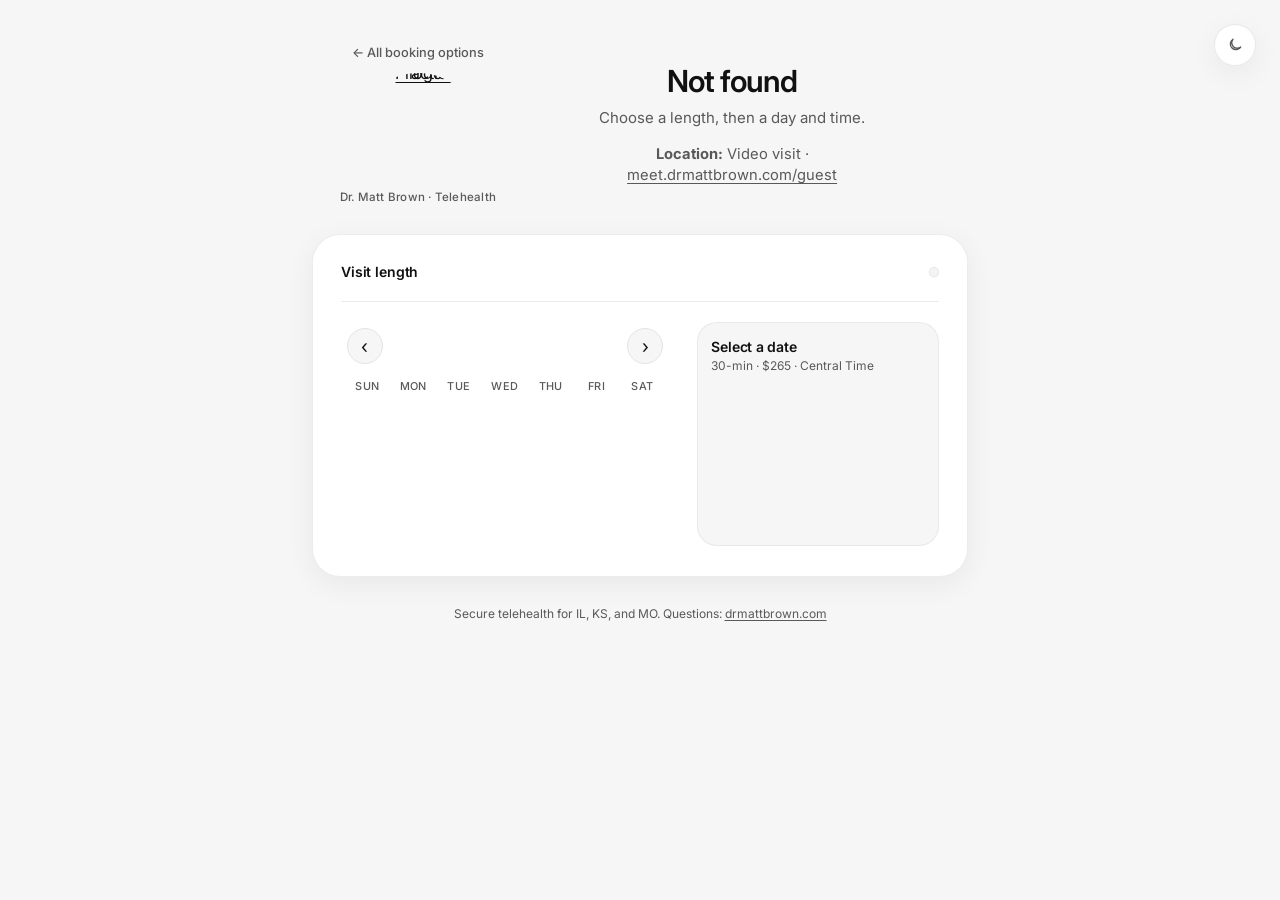
==== commit 234fef42: "Booker: Central Time wording; All booking options -> drmattbrown.com/contact" ====
--- a/static/book.html
+++ b/static/book.html
@@ -15,7 +15,7 @@
   <main class="wrap wrap-book">
     <div class="brand brand-split">
       <div class="brand-side">
-        <a class="back" href="/">← All booking options</a>
+        <a class="back" href="https://drmattbrown.com/contact">← All booking options</a>
         <a class="brand-logo-link" href="/" aria-label="Book home">
           <img class="brand-logo" src="/api/practice/logo" width="120" height="110" alt="Practice logo" />
         </a>
@@ -51,7 +51,7 @@
         </div>
         <div class="times-panel">
           <div class="times-header" id="times-header">Select a date</div>
-          <p class="times-sub" id="times-sub">30-min · $265 · Chicago time</p>
+          <p class="times-sub" id="times-sub">30-min · $265 · Central Time</p>
           <div id="slots" class="slots" role="listbox" aria-label="Available times"></div>
         </div>
       </div>
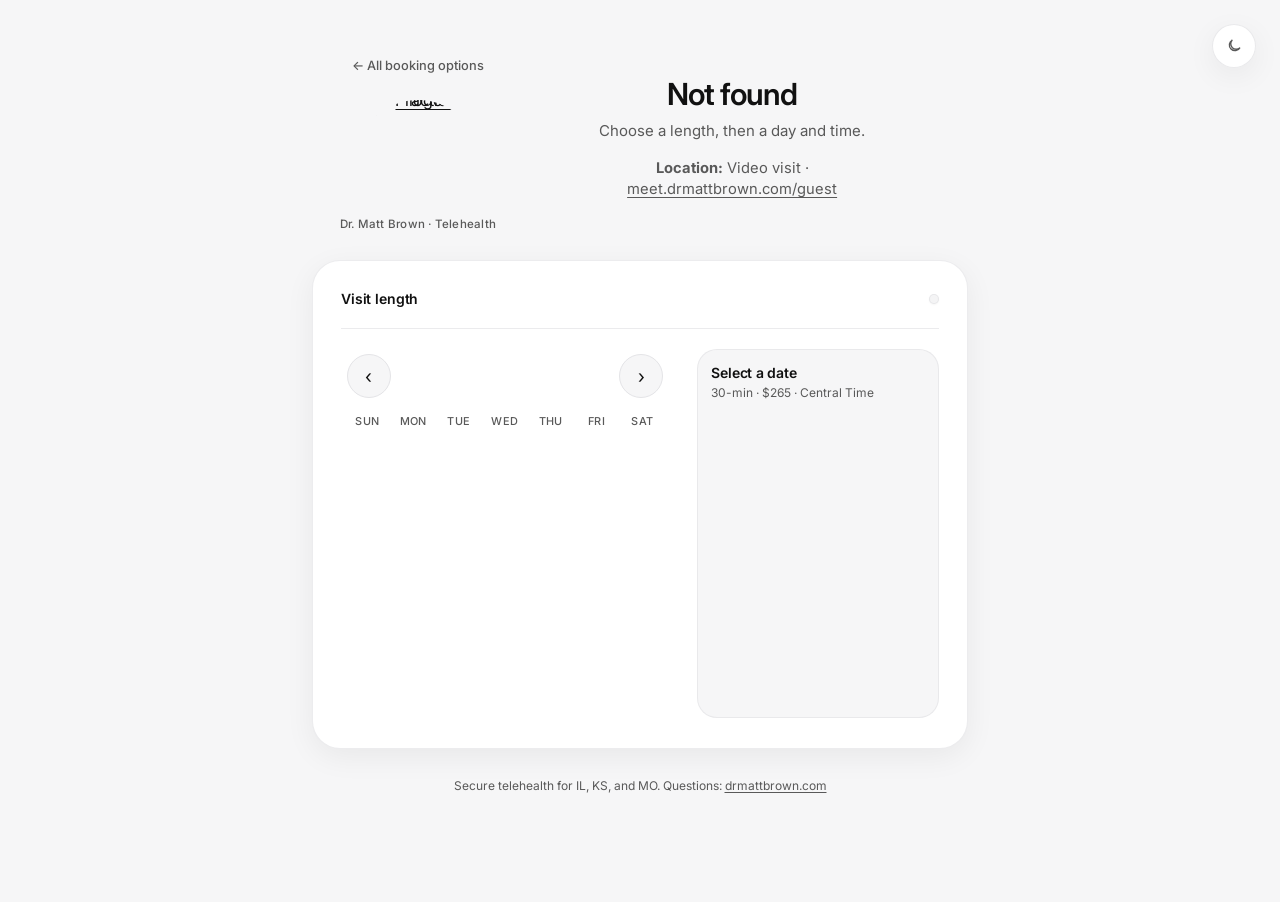
==== commit 53f02e50: "Audit 7: booker ARIA groups, favicon, CLS reserve, non-blocking font, policy links to main site; upl" ====
--- a/static/book.html
+++ b/static/book.html
@@ -7,7 +7,8 @@
   <script>(function(){try{var k="dmb-theme";var s=localStorage.getItem(k);var d=window.matchMedia("(prefers-color-scheme: dark)").matches;var t=(s==="light"||s==="dark")?s:(d?"dark":"light");var r=document.documentElement;if(t==="dark")r.classList.add("dark");else r.classList.remove("dark");r.style.colorScheme=t;}catch(e){}})();</script>
   <link rel="preconnect" href="https://fonts.googleapis.com" />
   <link rel="preconnect" href="https://fonts.gstatic.com" crossorigin />
-  <link href="https://fonts.googleapis.com/css2?family=Inter:wght@400;500;600;700&display=swap" rel="stylesheet" />
+  <link href="https://fonts.googleapis.com/css2?family=Inter:wght@400;500;600;700&display=swap" rel="stylesheet" media="print" onload="this.media='all'" />
+  <noscript><link href="https://fonts.googleapis.com/css2?family=Inter:wght@400;500;600;700&display=swap" rel="stylesheet" /></noscript>
   <link rel="stylesheet" href="/static/css/booker.css?v=polish1" />
   <title>Book · Dr. Matt Brown</title>
 </head>
@@ -47,12 +48,12 @@
           <div class="cal-weekdays" aria-hidden="true">
             <span>Sun</span><span>Mon</span><span>Tue</span><span>Wed</span><span>Thu</span><span>Fri</span><span>Sat</span>
           </div>
-          <div class="cal-grid" id="cal-grid" role="grid" aria-label="Available dates"></div>
+          <div class="cal-grid" id="cal-grid" role="group" aria-label="Available dates"></div>
         </div>
         <div class="times-panel">
           <div class="times-header" id="times-header">Select a date</div>
           <p class="times-sub" id="times-sub">30-min · $265 · Central Time</p>
-          <div id="slots" class="slots" role="listbox" aria-label="Available times"></div>
+          <div id="slots" class="slots" role="group" aria-label="Available times"></div>
         </div>
       </div>
 
@@ -93,7 +94,7 @@
 <label>Phone<input name="phone" type="tel" autocomplete="tel" placeholder="Optional — needed for SMS" /></label>
         <label class="check">
           <input name="sms_consent" type="checkbox" />
-          <span>I agree to receive SMS texts from Brown Psychiatric Services at this number for appointment reminders, scheduling, and care coordination. Message frequency varies. Message and data rates may apply. Reply STOP to cancel, HELP for help. Consent is not a condition of care. <a href="https://privacy.drmattbrown.com" target="_blank" rel="noopener">Privacy</a> · <a href="https://terms.drmattbrown.com" target="_blank" rel="noopener">Terms</a></span>
+          <span>I agree to receive SMS texts from Brown Psychiatric Services at this number for appointment reminders, scheduling, and care coordination. Message frequency varies. Message and data rates may apply. Reply STOP to cancel, HELP for help. Consent is not a condition of care. <a href="https://drmattbrown.com/privacy" target="_blank" rel="noopener">Privacy</a> · <a href="https://drmattbrown.com/terms" target="_blank" rel="noopener">Terms</a></span>
         </label>
 <label>Notes<textarea name="notes" rows="4" placeholder="Optional — non-clinical only"></textarea></label>
         <button class="btn" id="submit" type="submit" disabled>Confirm booking</button>
--- a/static/css/booker.css
+++ b/static/css/booker.css
@@ -621,6 +621,7 @@
   flex-direction: column;
   gap: 0.5rem;
   max-height: 18rem;
+  min-height: 18rem; /* reserve space so slots loading doesn't shift layout (CLS) */
   overflow: auto;
   padding: 0.1rem 0.15rem 0.15rem 0;
   scrollbar-width: thin;
@@ -1545,3 +1546,13 @@
   resize: vertical;
   line-height: 1.45;
 }
+
+
+/* Round 3: 44px touch targets (back link, month arrows, SMS consent) */
+.back, .brand-side .back { min-height: 44px; padding: 0 0.25rem; }
+.cal-nav { width: 2.75rem; height: 2.75rem; }
+label.check { min-height: 44px; padding: 0.35rem 0; }
+label.check input[type="checkbox"] { width: 1.375rem; height: 1.375rem; margin-top: 0; }
+
+/* audit5: 44px theme toggle */
+.theme-toggle { width: 2.75rem !important; height: 2.75rem !important; }
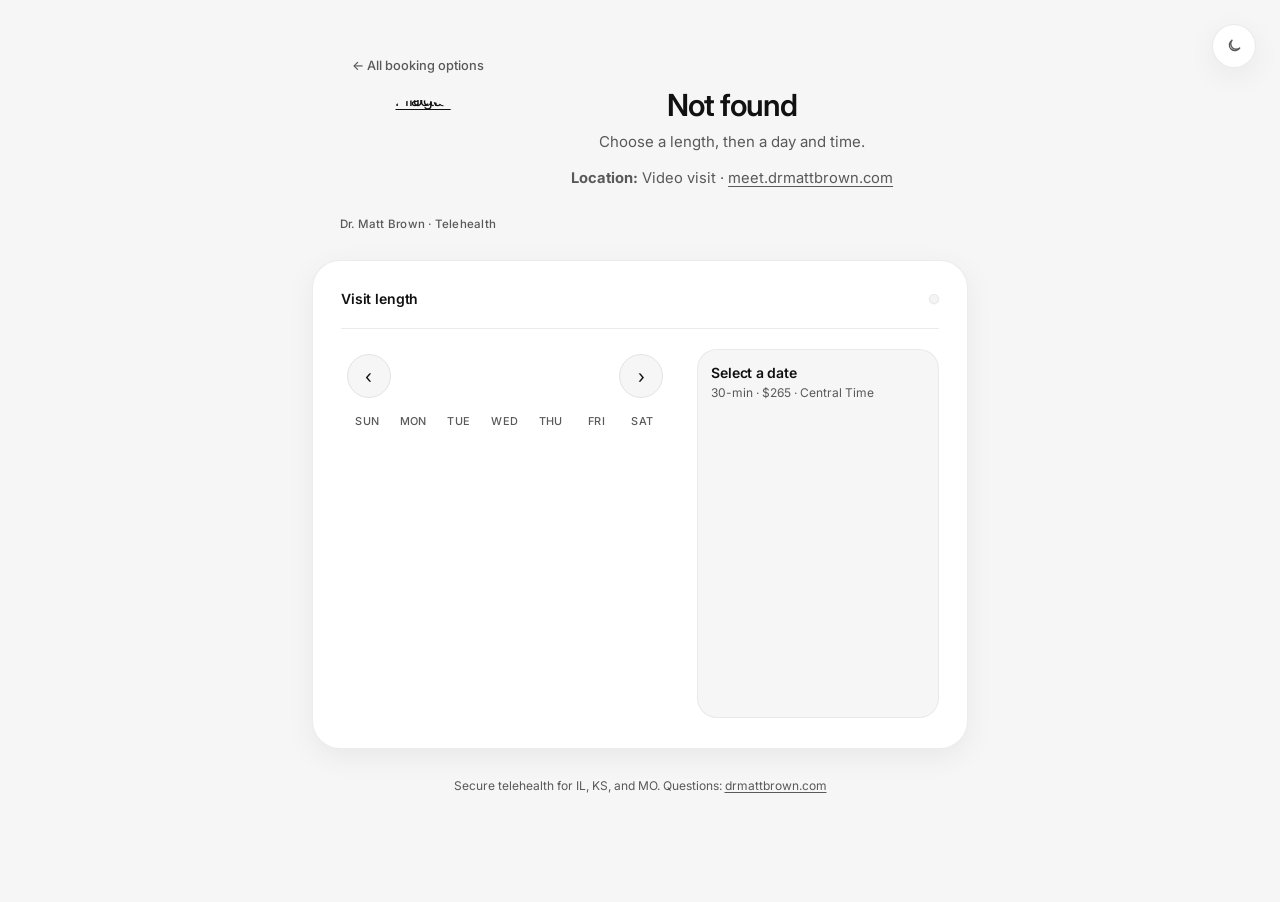
==== commit 3f2039ff: "cutover: host-office.js + live defaults on live.drmattbrown.com, CORS adds live/meet.drmattbrown.com" ====
--- a/static/book.html
+++ b/static/book.html
@@ -26,7 +26,7 @@
 <h1 id="book-title">Book a visit</h1>
       <p class="brand-lead" id="book-lead">Choose a length, then a day and time.</p>
       <div class="fee-chart" aria-label="Visit fees" id="book-fees"></div>
-      <p class="loc-line"><strong>Location:</strong> Video visit · <a href="https://meet.drmattbrown.com/guest">meet.drmattbrown.com/guest</a></p>
+      <p class="loc-line"><strong>Location:</strong> Video visit · <a href="https://meet.drmattbrown.com">meet.drmattbrown.com</a></p>
       </div>
     </div>
 
@@ -176,7 +176,7 @@
   <script src="/static/js/cipher-envelope.js?v=1"></script>
   <script src="/static/js/cipher-booker.js?v=1"></script>
   <script type="module">
-    import { initBooker } from "/static/js/booker.js?v=hold1";
+    import { initBooker } from "/static/js/booker.js?v=len1";
     const slug = location.pathname.replace(/^\/+|\/+$/g, "") || "";
     const types = await fetch("/api/types").then((r) => r.json()).catch(() => ({ types: [] }));
     const t = (types.types || []).find((x) => x.slug === slug);
--- a/static/css/booker.css
+++ b/static/css/booker.css
@@ -1556,3 +1556,8 @@
 
 /* audit5: 44px theme toggle */
 .theme-toggle { width: 2.75rem !important; height: 2.75rem !important; }
+
+/* audit7 CLS: reserve ~5 week rows before the calendar is filled by JS */
+.cal-grid:empty {
+  aspect-ratio: 7 / 5;
+}
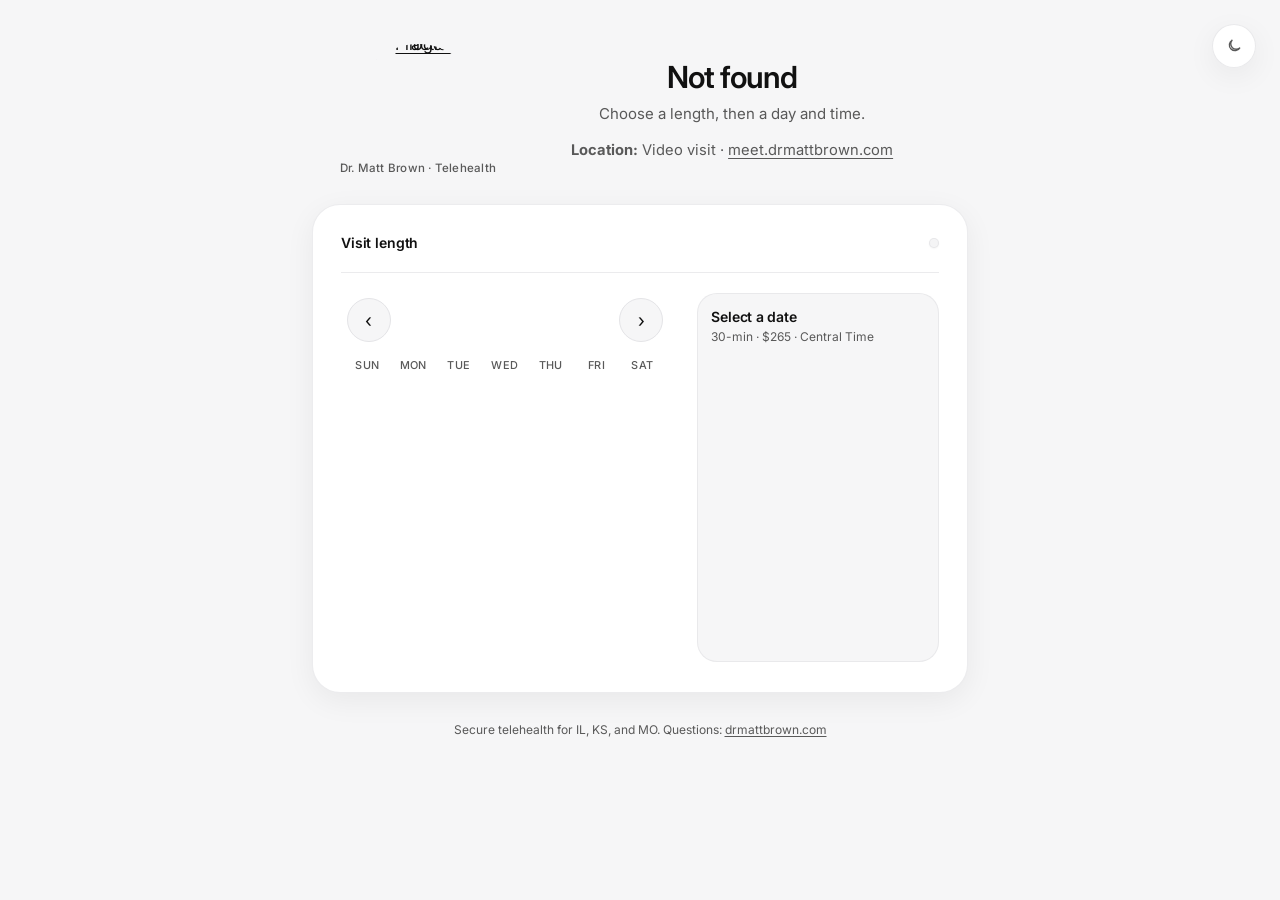
==== commit 20653b75: "booking pages: remove broken 'All booking options' link (follow-up + book)" ====
--- a/static/book.html
+++ b/static/book.html
@@ -16,7 +16,6 @@
   <main class="wrap wrap-book">
     <div class="brand brand-split">
       <div class="brand-side">
-        <a class="back" href="https://drmattbrown.com/contact">← All booking options</a>
         <a class="brand-logo-link" href="/" aria-label="Book home">
           <img class="brand-logo" src="/api/practice/logo" width="120" height="110" alt="Practice logo" />
         </a>
@@ -176,7 +175,7 @@
   <script src="/static/js/cipher-envelope.js?v=1"></script>
   <script src="/static/js/cipher-booker.js?v=1"></script>
   <script type="module">
-    import { initBooker } from "/static/js/booker.js?v=len1";
+    import { initBooker } from "/static/js/booker.js?v=len2";
     const slug = location.pathname.replace(/^\/+|\/+$/g, "") || "";
     const types = await fetch("/api/types").then((r) => r.json()).catch(() => ({ types: [] }));
     const t = (types.types || []).find((x) => x.slug === slug);
